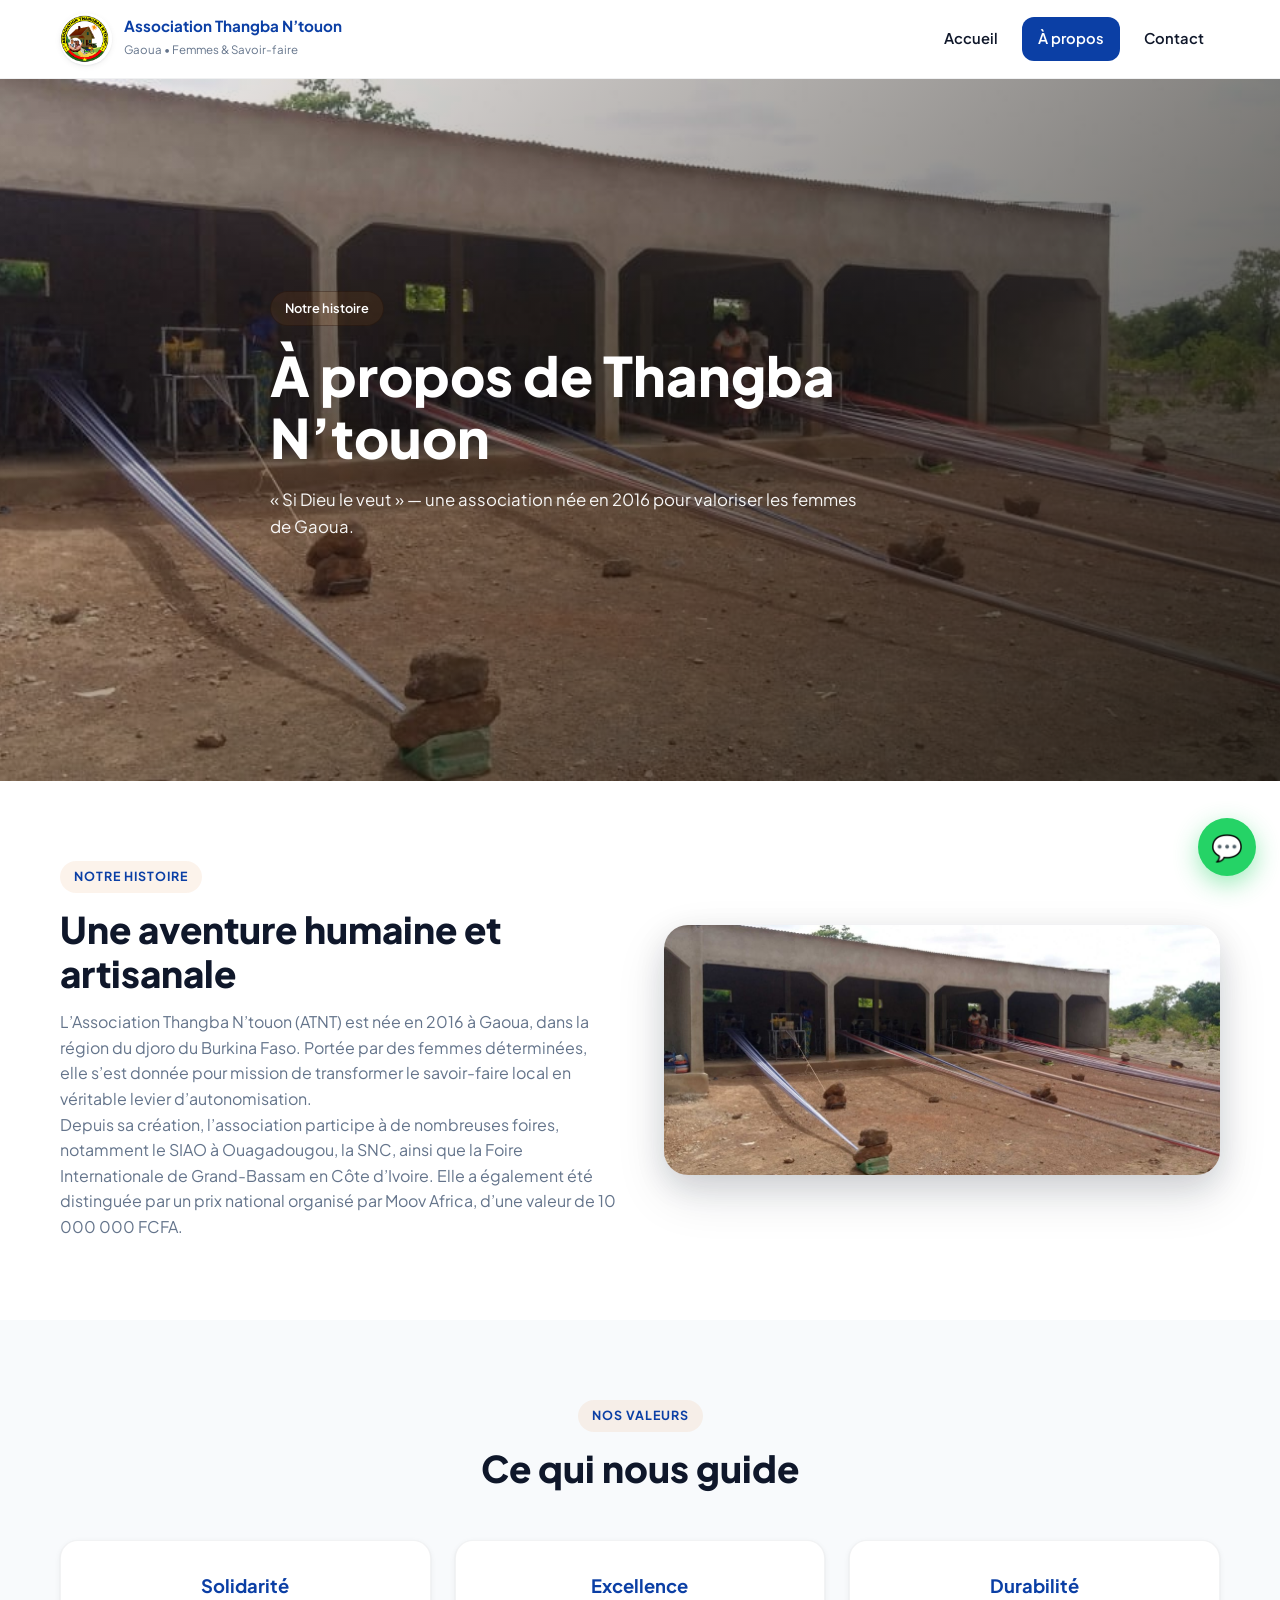
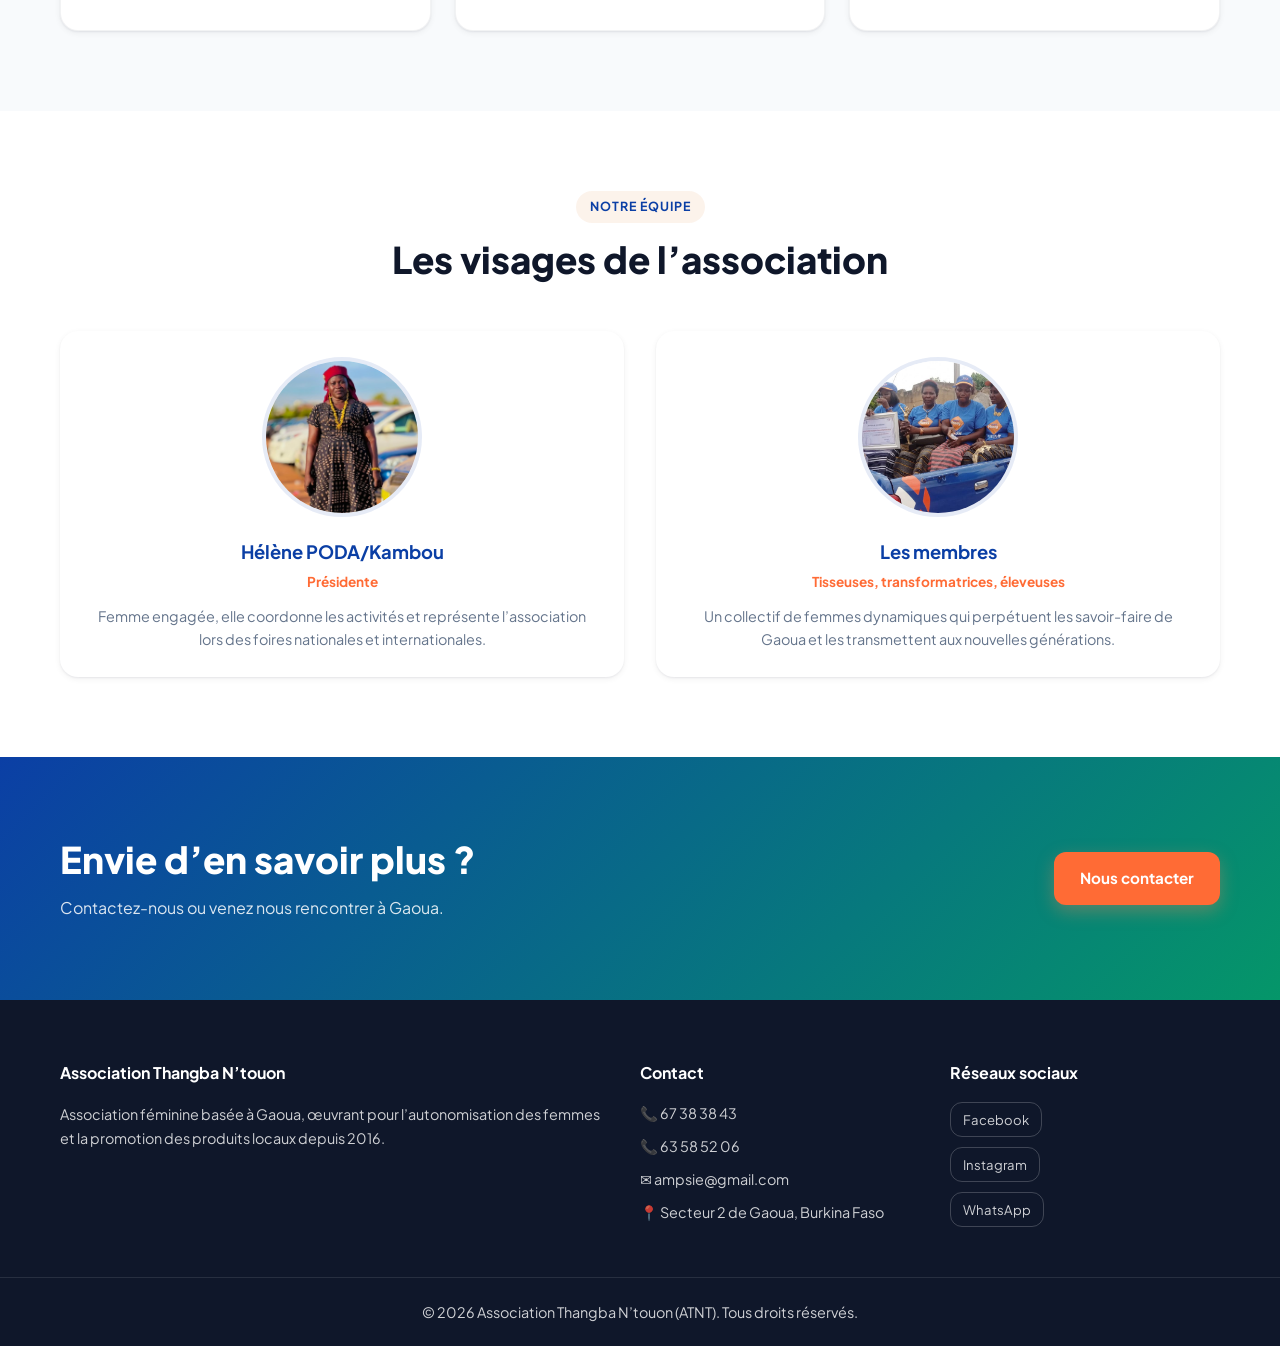
==== apropos.html @ 9a289b4f "Add files via upload" ====
<!DOCTYPE html>
<html lang="fr">
<head>
  <meta charset="UTF-8">
  <meta name="viewport" content="width=device-width, initial-scale=1.0">
  <title>ATNT - À propos | Association Thangba N’touon</title>
  <meta name="description" content="Histoire, valeurs et équipe de l’Association Thangba N’touon à Gaoua.">
  <link rel="preconnect" href="https://fonts.googleapis.com">
  <link rel="preconnect" href="https://fonts.gstatic.com" crossorigin>
  <link href="https://fonts.googleapis.com/css2?family=Plus+Jakarta+Sans:wght@400;500;600;700;800&display=swap" rel="stylesheet">
  <link rel="stylesheet" href="style.css">
</head>
<body>
  <header class="header">
    <div class="container header-inner">
      <a href="index.html" class="logo">
        <!-- LOGO PERSONNALISABLE : remplacez images/logo-atnt.png par votre logo -->
        <img src="images/image9.png" alt="Logo Association Thangba N’touon" class="logo-img">
        <div class="logo-text">
          <span>Association Thangba N’touon</span>
          <small>Gaoua • Femmes & Savoir-faire</small>
        </div>
      </a>
      <nav class="nav" aria-label="Navigation principale">
        <a href="index.html" class="nav-link">Accueil</a>
        <a href="apropos.html" class="nav-link active">À propos</a>
        <a href="contact.html" class="nav-link">Contact</a>
      </nav>
      <button class="hamburger" aria-label="Ouvrir le menu" aria-expanded="false">
        <span></span><span></span><span></span>
      </button>
    </div>
  </header>

  <main>
    <section class="hero hero-about">
      <div class="hero-overlay"></div>
      <div class="container hero-content">
        <p class="hero-kicker">Notre histoire</p>
        <h1>À propos de Thangba N’touon</h1>
        <p class="hero-sub">« Si Dieu le veut » — une association née en 2016 pour valoriser les femmes de Gaoua.</p>
      </div>
    </section>

    <section class="section">
      <div class="container grid-2">
        <div class="reveal">
          <span class="tag">Notre histoire</span>
          <h2>Une aventure humaine et artisanale</h2>
          <p>L’Association Thangba N’touon (ATNT) est née en 2016 à Gaoua, dans la région du djoro du Burkina Faso. Portée par des femmes déterminées, elle s’est donnée pour mission de transformer le savoir-faire local en véritable levier d’autonomisation.</p>
          <p>Depuis sa création, l’association participe à de nombreuses foires, notamment le SIAO à Ouagadougou, la SNC, ainsi que la Foire Internationale de Grand-Bassam en Côte d’Ivoire. Elle a également été distinguée par un prix national organisé par Moov Africa, d’une valeur de 10 000 000 FCFA.</p>
        </div>
        <div class="image-block reveal">
          <!-- IMAGE HISTOIRE PERSONNALISABLE : remplacez images/histoire-atnt.jpg par votre photo -->
          <img src="images/image10.jpeg" alt="Femmes de l’association ATNT au travail">
        </div>
      </div>
    </section>

    <section class="section values">
      <div class="container">
        <div class="section-head reveal">
          <span class="tag">Nos valeurs</span>
          <h2>Ce qui nous guide</h2>
        </div>
        <div class="grid-3">
          <article class="card reveal">
            <h3>Solidarité</h3>
          </article>
          <article class="card reveal">
            <h3>Excellence</h3>
          </article>
          <article class="card reveal">
            <h3>Durabilité</h3>
          </article>
        </div>
      </div>
    </section>

    <!-- ============================================================
         SECTION ÉQUIPE — IMAGES PERSONNALISABLES
         Pour chaque membre, remplacez simplement le fichier image
         dans le dossier "images/" :
         - images/presidente.jpg  → photo de la Présidente
         - images/equipe.jpg      → photo collective des membres
         Vous pouvez ajouter d'autres membres en copiant le bloc
         <article class="team-card reveal"> ... </article>
    ============================================================ -->
    <section class="section team">
      <div class="container">
        <div class="section-head reveal">
          <span class="tag">Notre équipe</span>
          <h2>Les visages de l’association</h2>
        </div>
        <div class="grid-2 team-grid">

          <!-- MEMBRE 1 : Présidente -->
          <article class="team-card reveal">
            <div class="team-img">
              <!-- Remplacez images/presidente.jpg par la photo de votre présidente -->
              <img src="images/image5.jpeg" alt="Hélène PODA/Kambou, Présidente">
            </div>
            <h3>Hélène PODA/Kambou</h3>
            <p class="role">Présidente</p>
            <p>Femme engagée, elle coordonne les activités et représente l’association lors des foires nationales et internationales.</p>
          </article>

          <!-- MEMBRE 2 : Équipe / Membres -->
          <article class="team-card reveal">
            <div class="team-img">
              <!-- Remplacez images/equipe.jpg par la photo collective de vos membres -->
              <img src="images/image4.jpeg" alt="Membres de l’association">
            </div>
            <h3>Les membres</h3>
            <p class="role">Tisseuses, transformatrices, éleveuses</p>
            <p>Un collectif de femmes dynamiques qui perpétuent les savoir-faire de Gaoua et les transmettent aux nouvelles générations.</p>
          </article>

          <!-- AJOUTEZ D'AUTRES MEMBRES ICI en copiant le bloc ci-dessus -->

        </div>
      </div>
    </section>

    <section class="section cta">
      <div class="container cta-inner reveal">
        <div>
          <h2>Envie d’en savoir plus ?</h2>
          <p>Contactez-nous ou venez nous rencontrer à Gaoua.</p>
        </div>
        <a href="contact.html" class="btn btn-primary">Nous contacter</a>
      </div>
    </section>
  </main>

  <footer class="footer">
    <div class="container footer-grid">
      <div>
        <h3>Association Thangba N’touon</h3>
        <p>Association féminine basée à Gaoua, œuvrant pour l’autonomisation des femmes et la promotion des produits locaux depuis 2016.</p>
      </div>
      <div>
        <h3>Contact</h3>
        <ul>
          <li><a href="tel:67383843">📞 67 38 38 43</a></li>
          <li><a href="tel:63585206">📞 63 58 52 06</a></li>
          <li><a href="mailto:ampsie@gmail.com">✉️ ampsie@gmail.com</a></li>
          <li>📍 Secteur 2 de Gaoua, Burkina Faso</li>
        </ul>
      </div>
      <div>
        <h3>Réseaux sociaux</h3>
        <ul class="socials">
          <li><a href="#" aria-label="Facebook">Facebook</a></li>
          <li><a href="#" aria-label="Instagram">Instagram</a></li>
          <li><a href="#" aria-label="WhatsApp">WhatsApp</a></li>
        </ul>
      </div>
    </div>
    <div class="footer-bottom">
      <p>© 2026 Association Thangba N’touon (ATNT). Tous droits réservés.</p>
    </div>
  </footer>

  <a href="https://wa.me/22667383843" class="whatsapp-float" target="_blank" rel="noopener" aria-label="WhatsApp">💬</a>

  <script src="script.js"></script>
</body>
</html>
---- style.css ----
:root {
  --blue: #0B3FA5;
  --orange: #FF6B35;
  --green: #059669;
  --white: #ffffff;
  --dark: #0f172a;
  --muted: #64748b;
  --bg: #f8fafc;
  --radius-sm: 12px;
  --radius-md: 18px;
  --radius-lg: 24px;
  --shadow-sm: 0 1px 2px rgba(15,23,42,.06), 0 2px 6px rgba(15,23,42,.06);
  --shadow-md: 0 4px 12px rgba(15,23,42,.08), 0 8px 24px rgba(15,23,42,.08);
  --shadow-lg: 0 10px 30px rgba(15,23,42,.12), 0 20px 50px rgba(15,23,42,.12);
  --transition: .3s ease;
}

* { margin: 0; padding: 0; box-sizing: border-box; }

html { scroll-behavior: smooth; }

body {
  font-family: 'Plus Jakarta Sans', system-ui, -apple-system, sans-serif;
  color: var(--dark);
  background: var(--white);
  line-height: 1.6;
  -webkit-font-smoothing: antialiased;
}

img { max-width: 100%; display: block; height: auto; }
a { color: inherit; text-decoration: none; }
ul { list-style: none; }

.container {
  width: 100%;
  max-width: 1200px;
  margin: 0 auto;
  padding: 0 20px;
}

/* HEADER */
.header {
  position: sticky;
  top: 0;
  z-index: 100;
  background: rgba(255,255,255,.95);
  backdrop-filter: blur(12px);
  border-bottom: 1px solid rgba(15,23,42,.06);
}

.header-inner {
  display: flex;
  align-items: center;
  justify-content: space-between;
  height: 78px;
}

.logo {
  display: flex;
  align-items: center;
  gap: 12px;
}

.logo-img {
  width: 52px;
  height: 52px;
  object-fit: contain;
  border-radius: 50%;
  box-shadow: var(--shadow-sm);
}

.logo-text span {
  display: block;
  font-weight: 700;
  font-size: .95rem;
  color: var(--blue);
  line-height: 1.2;
}

.logo-text small {
  font-size: .72rem;
  color: var(--muted);
}

.nav {
  display: flex;
  gap: 8px;
}

.nav-link {
  padding: 10px 16px;
  border-radius: var(--radius-sm);
  font-weight: 600;
  font-size: .92rem;
  color: var(--dark);
  transition: var(--transition);
}

.nav-link:hover { background: rgba(210, 217, 230, 0.08); color: var(--blue); }
.nav-link.active { background: var(--blue); color: var(--white); }

.hamburger {
  display: none;
  background: none;
  border: none;
  cursor: pointer;
  flex-direction: column;
  gap: 5px;
  padding: 8px;
}

.hamburger span {
  display: block;
  width: 26px;
  height: 3px;
  background: var(--dark);
  border-radius: 2px;
  transition: var(--transition);
}

.hamburger.open span:nth-child(1) { transform: translateY(8px) rotate(45deg); }
.hamburger.open span:nth-child(2) { opacity: 0; }
.hamburger.open span:nth-child(3) { transform: translateY(-8px) rotate(-45deg); }

/* HERO */
.hero {
  position: relative;
  min-height: 78vh;
  display: flex;
  align-items: center;
  color: var(--white);
  background-size: cover;
  background-position: center;
}

.hero-home { background-image: url('images/image4.jpeg'); }
.hero-about { background-image: url('images/image10.jpeg'); }
.hero-contact { background-image: url('images/image7.jpg'); }

.hero-overlay {
  position: absolute;
  inset: 0;
  background: linear-gradient(135deg, rgba(194, 136, 114, 0.074), rgba(18, 17, 13, 0.814));
}

.hero-content {
  position: relative;
  z-index: 2;
  padding: 80px 20px;
  max-width: 780px;
}

.hero-kicker {
  display: inline-block;
  background: rgba(201, 111, 42, 0.115);
  border: 1px solid rgba(16, 3, 3, 0.3);
  padding: 6px 14px;
  border-radius: 999px;
  font-size: .8rem;
  font-weight: 600;
  margin-bottom: 18px;
}

.hero h1 {
  font-size: clamp(2rem, 5vw, 3.4rem);
  font-weight: 800;
  line-height: 1.15;
  margin-bottom: 18px;
}

.hero h1 em { color: #c8c1b5fc; font-style: italic; }

.hero-sub {
  font-size: 1.05rem;
  max-width: 600px;
  opacity: .95;
  margin-bottom: 28px;
}

.hero-actions { display: flex; gap: 14px; flex-wrap: wrap; }

/* BUTTONS */
.btn {
  display: inline-flex;
  align-items: center;
  justify-content: center;
  padding: 14px 26px;
  border-radius: var(--radius-sm);
  font-weight: 700;
  font-size: .95rem;
  cursor: pointer;
  border: none;
  transition: var(--transition);
}

.btn-primary {
  background: var(--orange);
  color: var(--white);
  box-shadow: 0 6px 18px rgba(253, 132, 88, 0.35);
}

.btn-primary:hover { transform: translateY(-2px); box-shadow: 0 10px 24px rgba(255,107,53,.45); }

.btn-ghost {
  background: rgba(255,255,255,.12);
  color: var(--white);
  border: 1px solid rgba(255,255,255,.4);
}

.btn-ghost:hover { background: rgba(255,255,255,.22); }

/* SECTIONS */
.section { padding: 80px 0; }
.section-head { text-align: center; max-width: 720px; margin: 0 auto 50px; }

.tag {
  display: inline-block;
  background: rgba(211, 105, 12, 0.08);
  color: var(--blue);
  padding: 6px 14px;
  border-radius: 999px;
  font-size: .78rem;
  font-weight: 700;
  text-transform: uppercase;
  letter-spacing: 1px;
  margin-bottom: 14px;
}

.section-head h2, .section h2 {
  font-size: clamp(1.6rem, 3.2vw, 2.3rem);
  font-weight: 800;
  line-height: 1.2;
  margin-bottom: 14px;
}

.section p { color: var(--muted); }

/* GRIDS */
.grid-3 { display: grid; grid-template-columns: repeat(3, 1fr); gap: 24px; }
.grid-2 { display: grid; grid-template-columns: 1fr 1fr; gap: 48px; align-items: center; }

/* CARDS */
.card {
  background: var(--white);
  border-radius: var(--radius-md);
  padding: 30px 26px;
  box-shadow: var(--shadow-sm);
  border: 1px solid rgba(15,23,42,.05);
  transition: var(--transition);
  display: flex;
  align-items: center;
  justify-content: center;
  text-align: center;
}

.card:hover { transform: translateY(-6px); box-shadow: var(--shadow-lg); }

.card h3 { font-size: 1.15rem; color: var(--blue); }

.card-activity { border-top: 4px solid var(--orange); }

/* PRODUCTS */
.product-card {
  background: var(--white);
  border-radius: var(--radius-md);
  overflow: hidden;
  box-shadow: var(--shadow-sm);
  transition: var(--transition);
  border: 1px solid rgba(15,23,42,.05);
}

.product-card:hover { transform: translateY(-6px); box-shadow: var(--shadow-lg); }

.product-img { height: 220px; overflow: hidden; background: var(--bg); }
.product-img img { width: 100%; height: 100%; object-fit: cover; transition: var(--transition); }
.product-card:hover .product-img img { transform: scale(1.06); }

.product-body { padding: 22px; }
.product-body h3 { font-size: 1.05rem; color: var(--blue); margin-bottom: 6px; }
.product-body p { font-size: .9rem; color: var(--muted); }

/* IMAGE BLOCK */
.image-block {
  border-radius: var(--radius-lg);
  overflow: hidden;
  box-shadow: var(--shadow-lg);
}

.image-block img { width: 100%; height: 100%; object-fit: cover; }

/* VALUES */
.values { background: var(--bg); }

/* TEAM */
.team-grid { gap: 32px; }

.team-card {
  background: var(--white);
  border-radius: var(--radius-md);
  padding: 26px;
  box-shadow: var(--shadow-sm);
  text-align: center;
  transition: var(--transition);
}

.team-card:hover { transform: translateY(-6px); box-shadow: var(--shadow-lg); }

.team-img {
  width: 160px;
  height: 160px;
  border-radius: 50%;
  overflow: hidden;
  margin: 0 auto 20px;
  border: 4px solid rgba(11,63,165,.1);
}

.team-img img { width: 100%; height: 100%; object-fit: cover; }

.team-card h3 { font-size: 1.15rem; color: var(--blue); }
.team-card .role { font-size: .85rem; color: var(--orange); font-weight: 700; margin: 4px 0 12px; }
.team-card p { font-size: .9rem; color: var(--muted); }

/* CTA */
.cta { background: linear-gradient(135deg, var(--blue), var(--green)); color: var(--white); }

.cta-inner {
  display: flex;
  align-items: center;
  justify-content: space-between;
  gap: 30px;
  flex-wrap: wrap;
}

.cta h2 { color: var(--white); }
.cta p { color: rgba(255,255,255,.85); }

/* CONTACT */
.contact-grid {
  display: grid;
  grid-template-columns: 1fr 1.2fr;
  gap: 50px;
  align-items: start;
}

.contact-list { margin: 24px 0; }
.contact-list li { margin-bottom: 14px; color: var(--dark); }
.contact-list a { color: var(--blue); font-weight: 600; }
.contact-list a:hover { text-decoration: underline; }

.contact-form {
  background: var(--white);
  border-radius: var(--radius-lg);
  padding: 36px;
  box-shadow: var(--shadow-md);
  border: 1px solid rgba(15,23,42,.05);
}

.contact-form h2 { margin-bottom: 24px; font-size: 1.4rem; }

.form-group { margin-bottom: 18px; }

.form-group label {
  display: block;
  font-size: .85rem;
  font-weight: 600;
  margin-bottom: 6px;
  color: var(--dark);
}

.form-group input,
.form-group textarea {
  width: 100%;
  padding: 13px 16px;
  border-radius: var(--radius-sm);
  border: 1px solid rgba(15,23,42,.15);
  font-family: inherit;
  font-size: .95rem;
  transition: var(--transition);
  background: var(--bg);
}

.form-group input:focus,
.form-group textarea:focus {
  outline: none;
  border-color: var(--blue);
  background: var(--white);
  box-shadow: 0 0 0 4px rgba(11,63,165,.12);
}

.form-feedback {
  margin-top: 14px;
  font-size: .9rem;
  font-weight: 600;
  min-height: 22px;
}

.form-feedback.success { color: var(--green); }
.form-feedback.error { color: #dc2626; }

/* FOOTER */
.footer {
  background: var(--dark);
  color: rgba(255,255,255,.8);
  padding: 60px 0 0;
}

.footer-grid {
  display: grid;
  grid-template-columns: 2fr 1fr 1fr;
  gap: 40px;
  padding-bottom: 40px;
}

.footer h3 {
  color: var(--white);
  font-size: 1rem;
  margin-bottom: 16px;
}

.footer p { font-size: .9rem; line-height: 1.7; }
.footer ul li { margin-bottom: 10px; font-size: .9rem; }
.footer ul a { transition: var(--transition); }
.footer ul a:hover { color: var(--orange); }

.socials a {
  display: inline-block;
  padding: 6px 12px;
  border: 1px solid rgba(255,255,255,.2);
  border-radius: var(--radius-sm);
  font-size: .82rem;
  transition: var(--transition);
}

.socials a:hover { background: var(--orange); border-color: var(--orange); color: var(--white); }

.footer-bottom {
  border-top: 1px solid rgba(255,255,255,.1);
  padding: 22px 0;
  text-align: center;
  font-size: .82rem;
}

/* WHATSAPP FLOAT */
.whatsapp-float {
  position: fixed;
  bottom: 24px;
  right: 24px;
  width: 58px;
  height: 58px;
  background: #25D366;
  color: var(--white);
  border-radius: 50%;
  display: grid;
  place-items: center;
  font-size: 1.6rem;
  box-shadow: 0 8px 24px rgba(37,211,102,.45);
  z-index: 99;
  transition: var(--transition);
}

.whatsapp-float:hover { transform: scale(1.1); }

/* ANIMATIONS */
.reveal {
  opacity: 0;
  transform: translateY(30px);
  transition: opacity .7s ease, transform .7s ease;
}

.reveal.visible {
  opacity: 1;
  transform: translateY(0);
}

/* RESPONSIVE */
@media (max-width: 900px) {
  .grid-3 { grid-template-columns: repeat(2, 1fr); }
  .grid-2 { grid-template-columns: 1fr; gap: 30px; }
  .contact-grid { grid-template-columns: 1fr; }
  .footer-grid { grid-template-columns: 1fr 1fr; }
}

@media (max-width: 768px) {
  .nav {
    position: fixed;
    top: 78px;
    left: 0;
    right: 0;
    background: var(--white);
    flex-direction: column;
    padding: 20px;
    gap: 6px;
    transform: translateY(-120%);
    transition: transform .35s ease;
    box-shadow: var(--shadow-lg);
    border-bottom: 1px solid rgba(15,23,42,.08);
  }

  .nav.open { transform: translateY(0); }

  .nav-link { padding: 14px 16px; }

  .hamburger { display: flex; }

  .grid-3 { grid-template-columns: 1fr; }
  .footer-grid { grid-template-columns: 1fr; }
  .section { padding: 60px 0; }
  .hero { min-height: 70vh; }
  .cta-inner { flex-direction: column; text-align: center; }
}

@media (max-width: 480px) {
  .logo-text small { display: none; }
  .hero-actions { flex-direction: column; }
  .btn { width: 100%; }
  .contact-form { padding: 24px; }
}
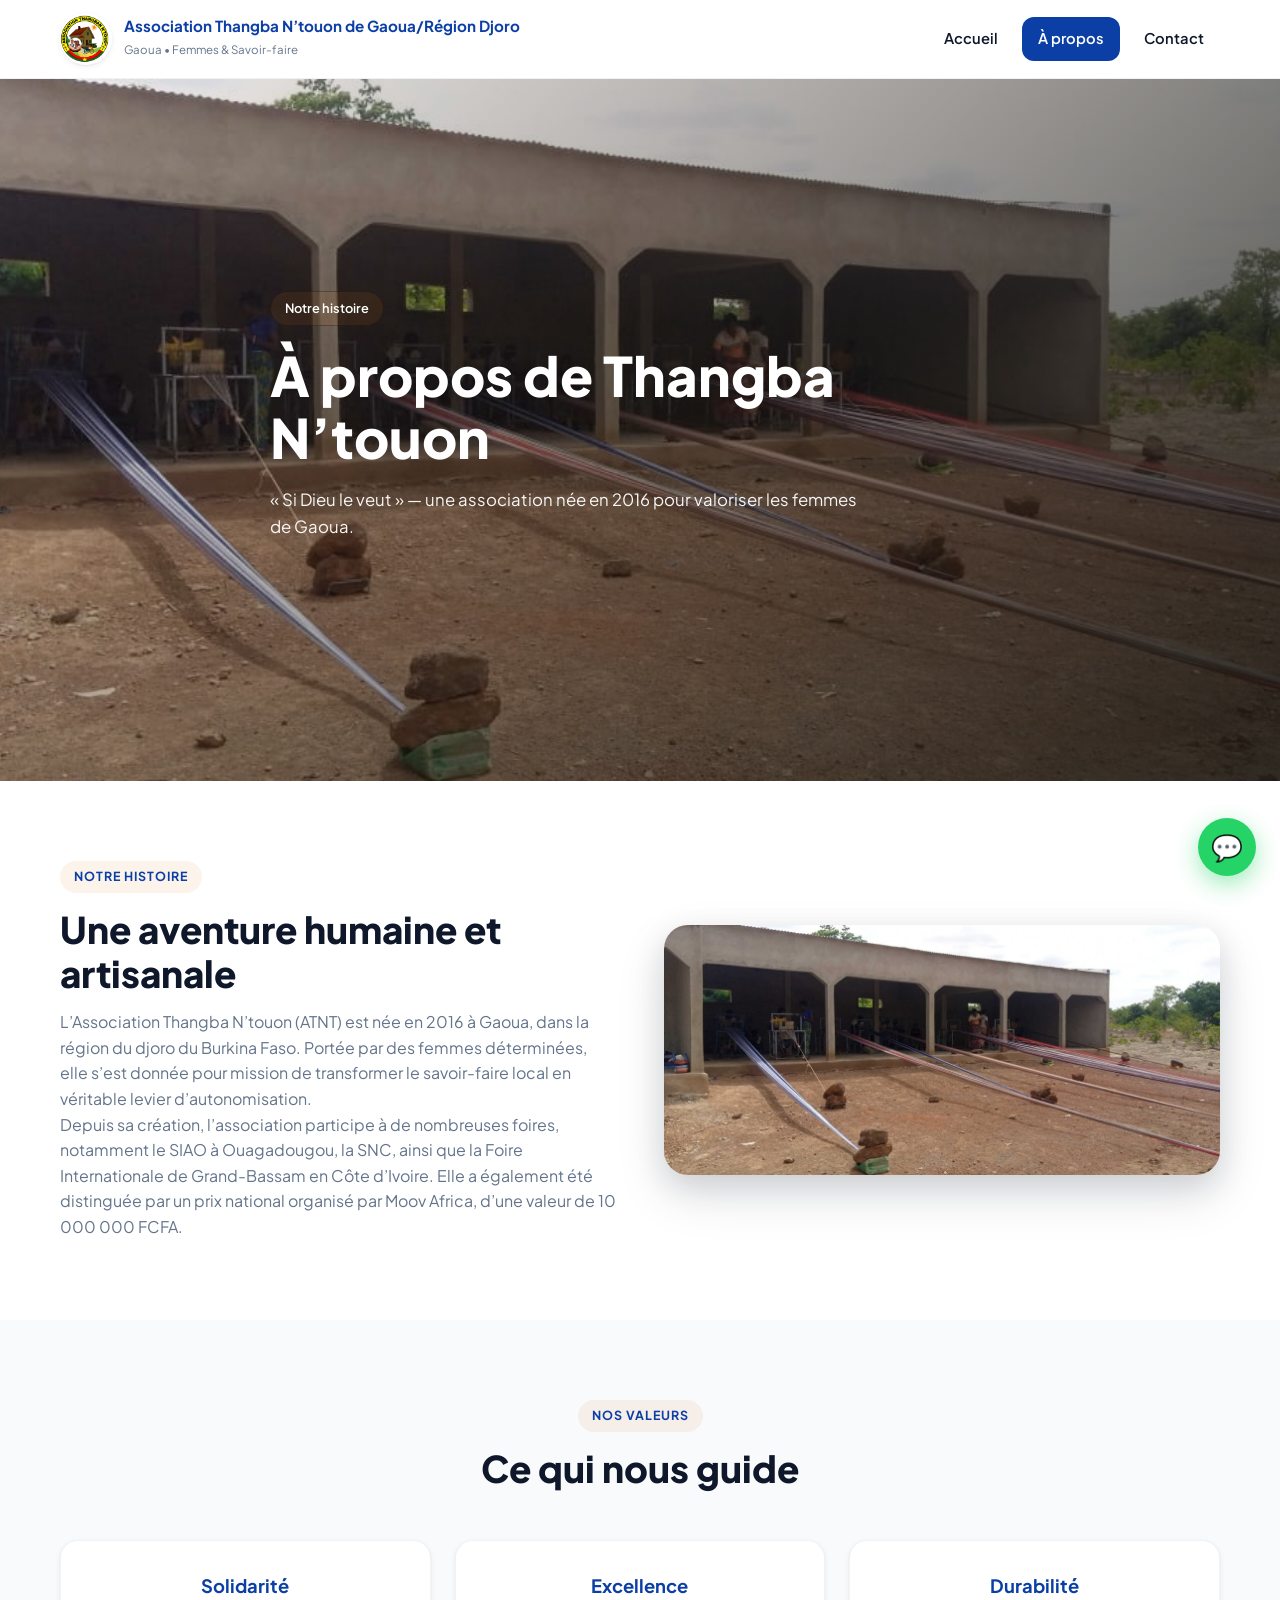
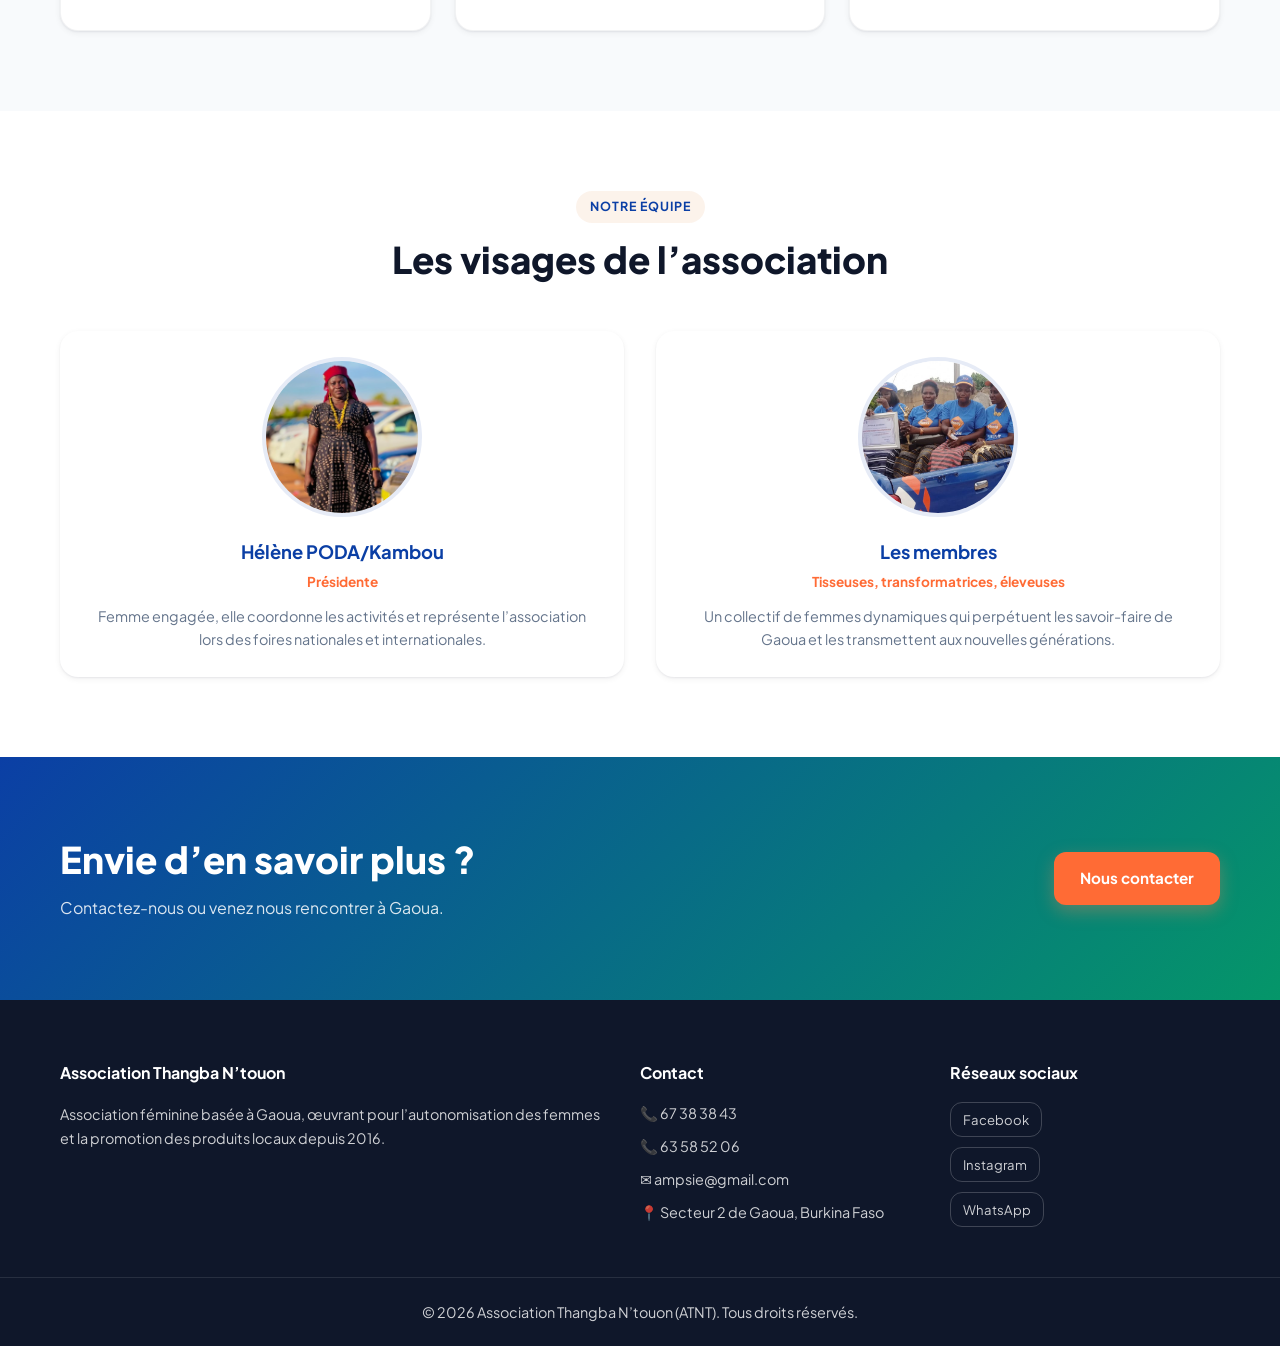
==== commit 2885ef08: "Update apropos.html" ====
--- a/apropos.html
+++ b/apropos.html
@@ -2,7 +2,7 @@
 <html lang="fr">
 <head>
   <meta charset="UTF-8">
-  <meta name="viewport" content="width=device-width, initial-scale=1.0">
+  <meta name="ATNT-Gaoua-Région DJORO" content="width=device-width, initial-scale=1.0">
   <title>ATNT - À propos | Association Thangba N’touon</title>
   <meta name="description" content="Histoire, valeurs et équipe de l’Association Thangba N’touon à Gaoua.">
   <link rel="preconnect" href="https://fonts.googleapis.com">
@@ -17,7 +17,7 @@
         <!-- LOGO PERSONNALISABLE : remplacez images/logo-atnt.png par votre logo -->
         <img src="images/image9.png" alt="Logo Association Thangba N’touon" class="logo-img">
         <div class="logo-text">
-          <span>Association Thangba N’touon</span>
+          <span>Association Thangba N’touon de Gaoua/Région Djoro</span>
           <small>Gaoua • Femmes & Savoir-faire</small>
         </div>
       </a>
@@ -166,4 +166,4 @@
 
   <script src="script.js"></script>
 </body>
-</html>+</html>
